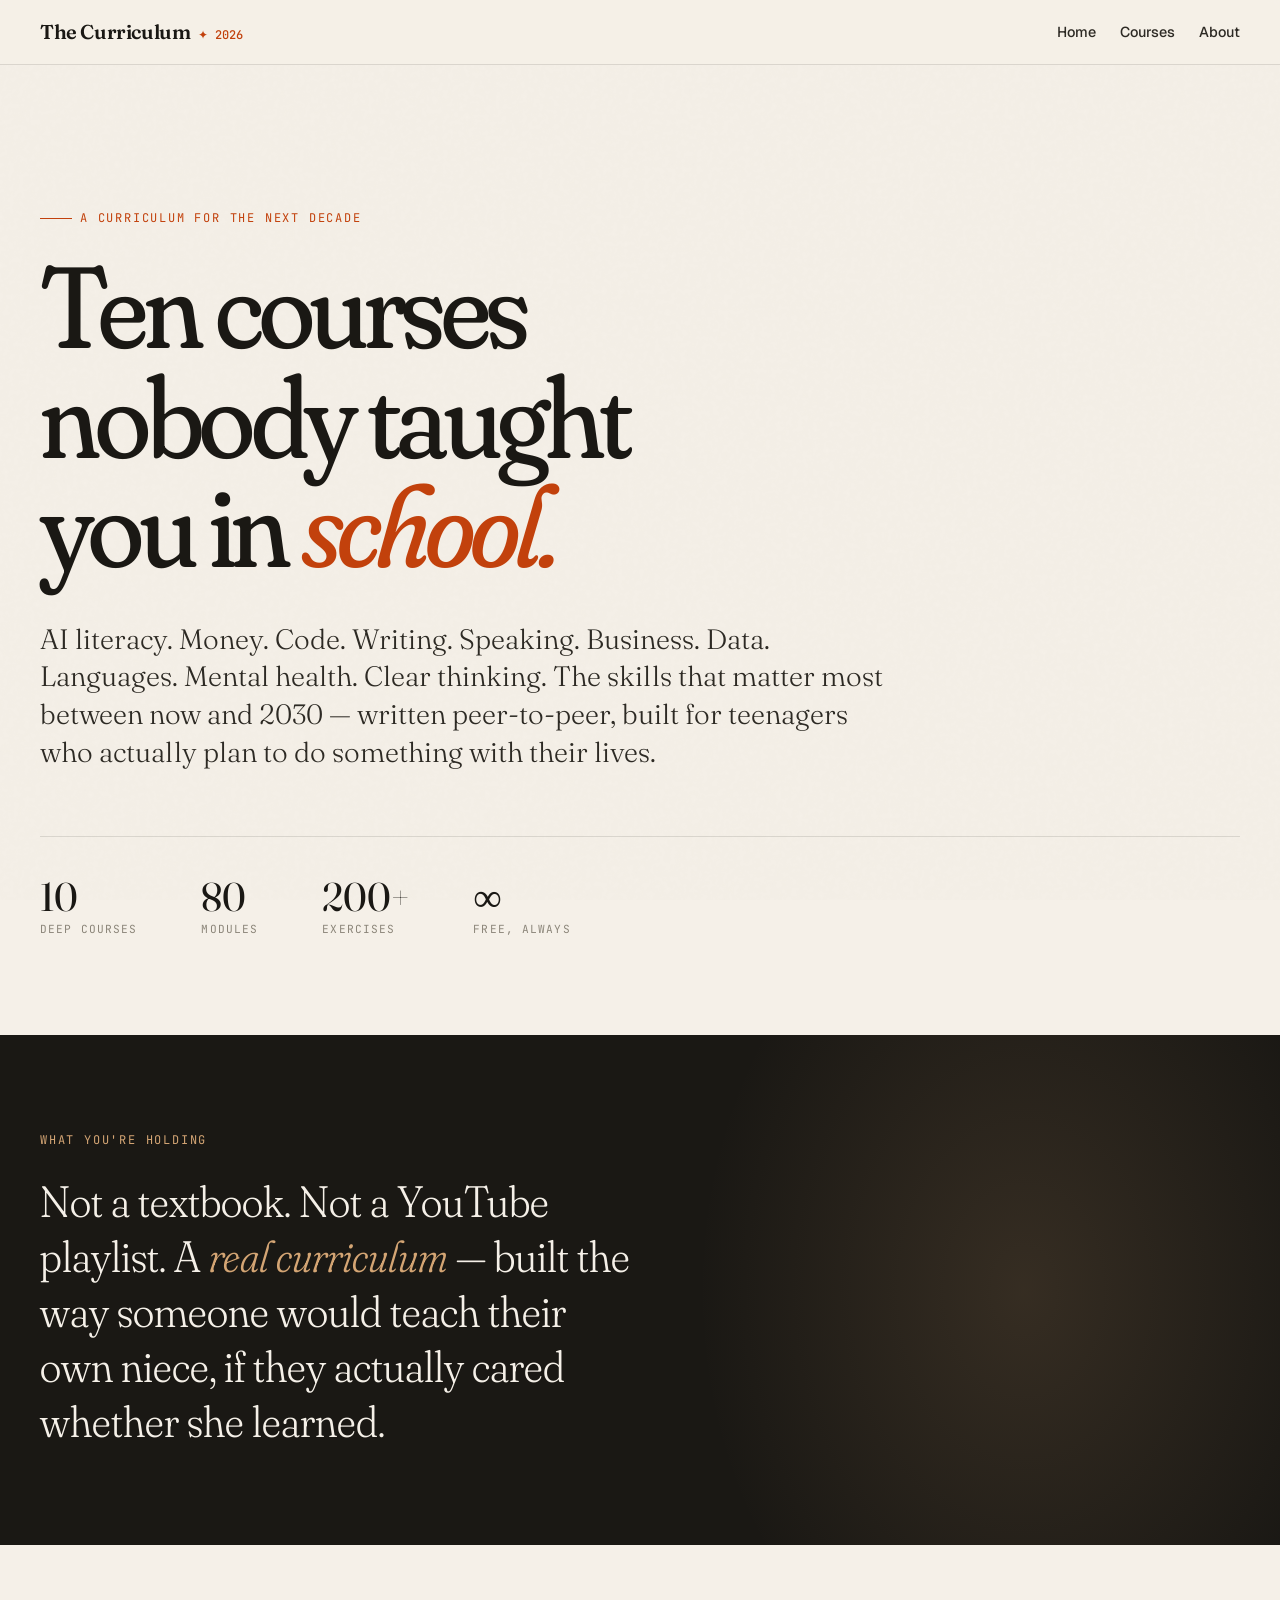
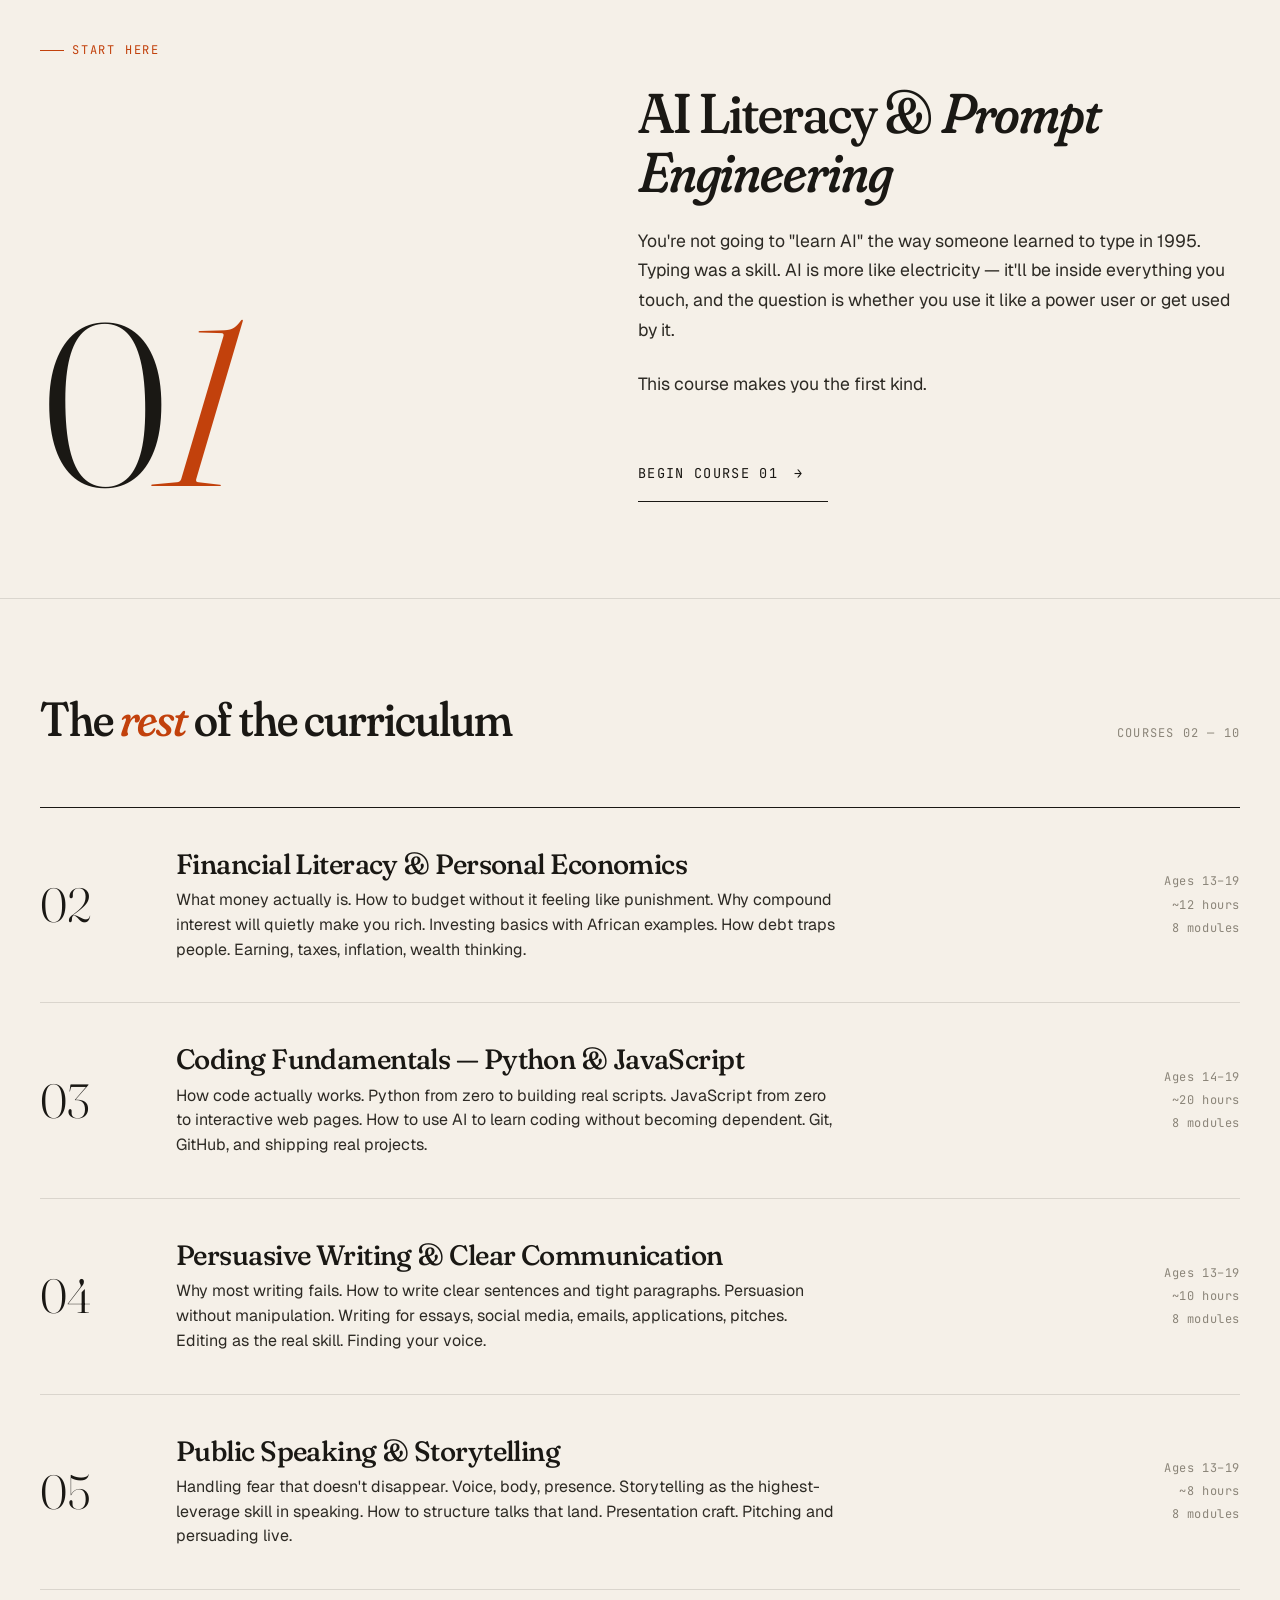
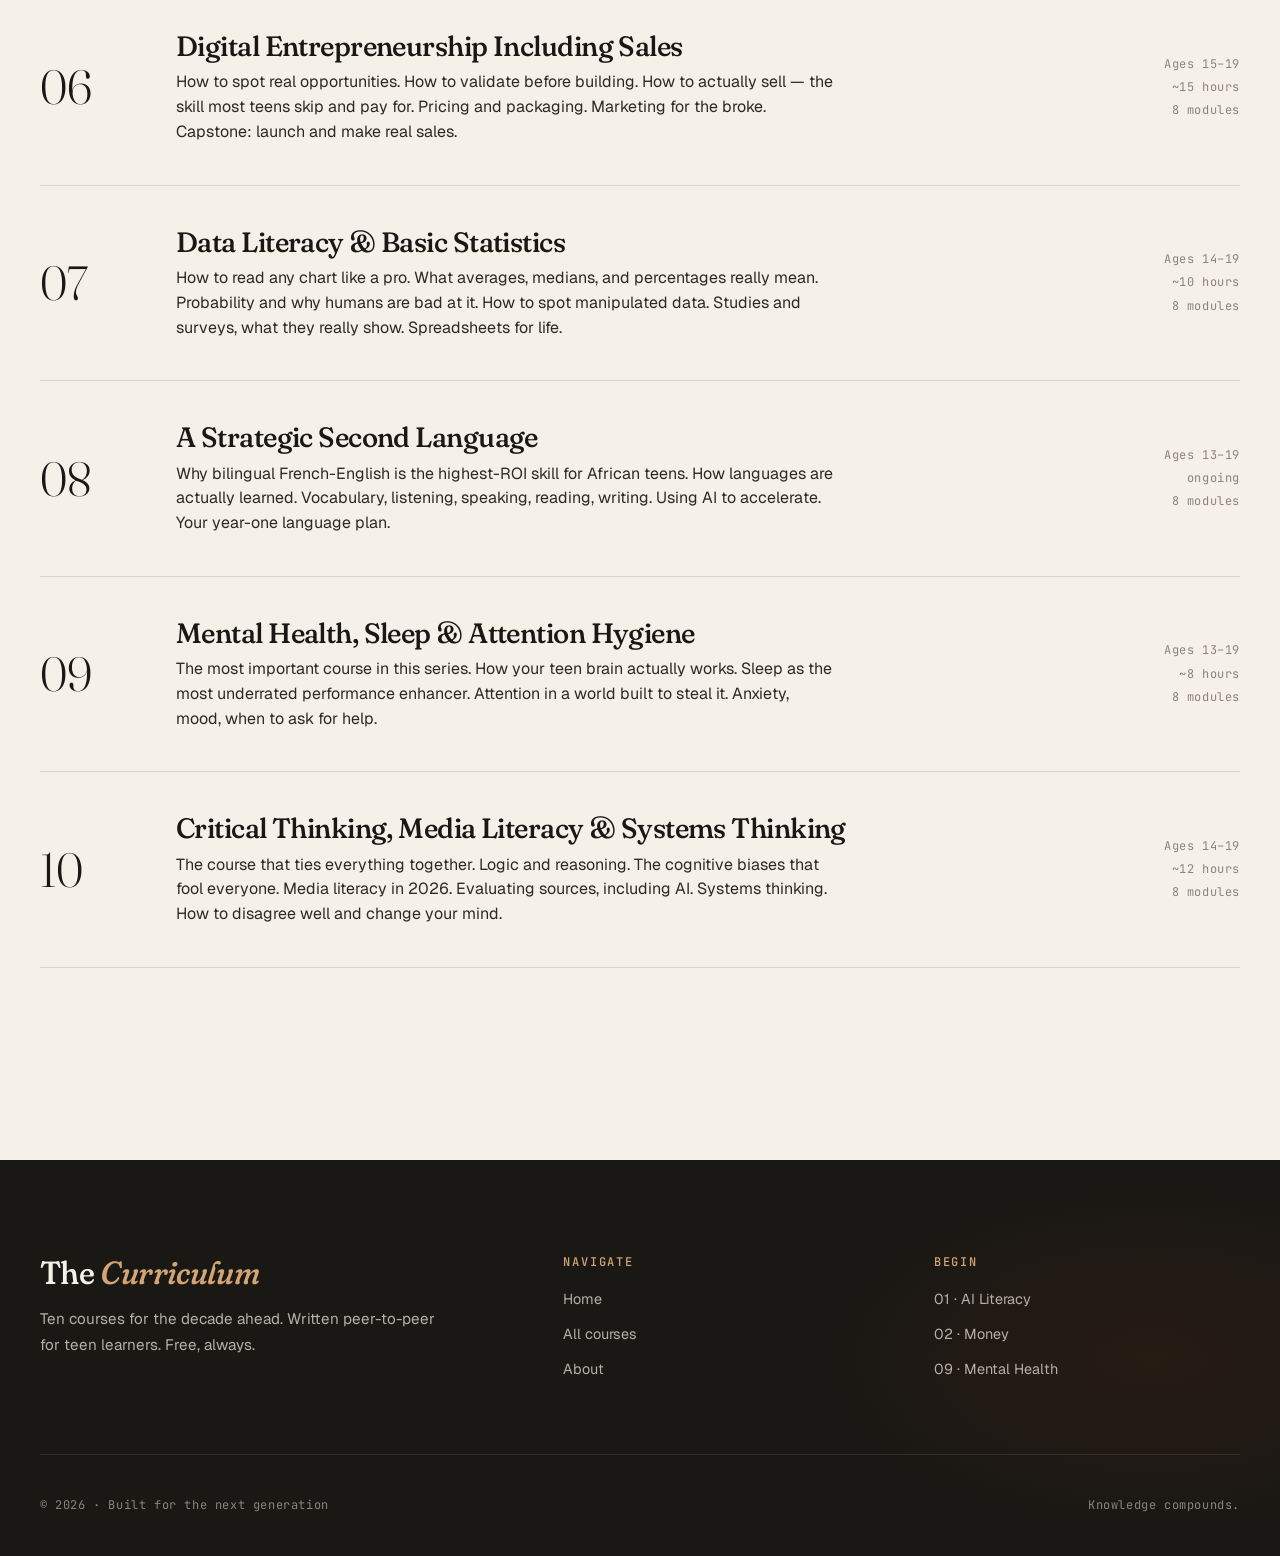
==== index.html @ 5193d643 "Add files via upload" ====
<!DOCTYPE html>
<html lang="en">
<head>
  <meta charset="UTF-8">
  <meta name="viewport" content="width=device-width, initial-scale=1.0">
  <title>The Curriculum — Ten courses for the next decade</title>
  <meta name="description" content="A self-paced curriculum of ten deep courses on AI, money, code, writing, speaking, business, data, language, mental health, and clear thinking. Built for teenagers, written peer-to-peer.">
  <meta property="og:title" content="The Curriculum">
  <meta property="og:description" content="Ten courses. One year. Built for the next decade.">
  <meta property="og:type" content="website">
  <link rel="stylesheet" href="style.css">
  <link rel="icon" href="data:image/svg+xml,<svg xmlns=%22http://www.w3.org/2000/svg%22 viewBox=%220 0 100 100%22><text y=%22.9em%22 font-size=%2290%22 font-family=%22serif%22>✦</text></svg>">
</head>
<body class="page-home">

  <!-- NAV -->
  <nav class="nav">
    <div class="nav-inner">
      <a href="index.html" class="nav-brand">
        The Curriculum
        <span class="nav-brand-mark">✦ 2026</span>
      </a>
      <button class="nav-toggle" aria-label="Toggle menu" aria-expanded="false">
        <svg width="24" height="24" viewBox="0 0 24 24" fill="none" stroke="currentColor" stroke-width="2">
          <line x1="3" y1="6" x2="21" y2="6"/>
          <line x1="3" y1="12" x2="21" y2="12"/>
          <line x1="3" y1="18" x2="21" y2="18"/>
        </svg>
      </button>
      <ul class="nav-links">
        <li><a href="index.html">Home</a></li>
        <li><a href="courses.html">Courses</a></li>
        <li><a href="about.html">About</a></li>
      </ul>
    </div>
  </nav>

  <!-- HERO -->
  <section class="hero">
    <div class="container">
      <div class="hero-eyebrow">A curriculum for the next decade</div>
      <h1 class="hero-title">Ten courses<br>nobody taught<br>you in <em>school.</em></h1>
      <p class="hero-lede">
        AI literacy. Money. Code. Writing. Speaking. Business. Data. Languages. Mental health. Clear thinking. The skills that matter most between now and 2030 — written peer-to-peer, built for teenagers who actually plan to do something with their lives.
      </p>
      <div class="hero-meta">
        <div class="hero-meta-item">
          <div class="hero-meta-num">10</div>
          <div class="hero-meta-label">Deep courses</div>
        </div>
        <div class="hero-meta-item">
          <div class="hero-meta-num">80</div>
          <div class="hero-meta-label">Modules</div>
        </div>
        <div class="hero-meta-item">
          <div class="hero-meta-num">200+</div>
          <div class="hero-meta-label">Exercises</div>
        </div>
        <div class="hero-meta-item">
          <div class="hero-meta-num">∞</div>
          <div class="hero-meta-label">Free, always</div>
        </div>
      </div>
    </div>
  </section>

  <!-- INTRO BAND -->
  <section class="intro-band">
    <div class="container">
      <div class="intro-band-content">
        <div class="intro-band-mark">What you're holding</div>
        <p class="intro-band-text">
          Not a textbook. Not a YouTube playlist. A <em>real curriculum</em> — built the way someone would teach their own niece, if they actually cared whether she learned.
        </p>
      </div>
    </div>
  </section>

  <!-- FEATURED COURSE -->
  <section class="featured">
    <div class="container">
      <div class="featured-label">Start here</div>
      <div class="featured-grid">
        <div class="featured-num reveal">0<em>1</em></div>
        <div class="featured-content reveal reveal-delay-1">
          <h2>AI Literacy &amp; <em>Prompt Engineering</em></h2>
          <p>You're not going to "learn AI" the way someone learned to type in 1995. Typing was a skill. AI is more like electricity — it'll be inside everything you touch, and the question is whether you use it like a power user or get used by it.</p>
          <p>This course makes you the first kind.</p>
          <a href="course.html?id=01" class="featured-cta">
            Begin Course 01
            <span class="featured-cta-arrow">→</span>
          </a>
        </div>
      </div>
    </div>
  </section>

  <!-- COURSE LIST -->
  <section class="courses-section">
    <div class="container">
      <div class="section-header">
        <h2 class="section-title">The <em>rest</em> of the curriculum</h2>
        <div class="section-meta">Courses 02 — 10</div>
      </div>
      <div class="course-list" data-courses="rest"></div>
    </div>
  </section>

  <!-- FOOTER -->
  <footer class="footer">
    <div class="container">
      <div class="footer-grid">
        <div class="footer-brand">
          <h3>The <em>Curriculum</em></h3>
          <p>Ten courses for the decade ahead. Written peer-to-peer for teen learners. Free, always.</p>
        </div>
        <div class="footer-col">
          <h4>Navigate</h4>
          <ul>
            <li><a href="index.html">Home</a></li>
            <li><a href="courses.html">All courses</a></li>
            <li><a href="about.html">About</a></li>
          </ul>
        </div>
        <div class="footer-col">
          <h4>Begin</h4>
          <ul>
            <li><a href="course.html?id=01">01 · AI Literacy</a></li>
            <li><a href="course.html?id=02">02 · Money</a></li>
            <li><a href="course.html?id=09">09 · Mental Health</a></li>
          </ul>
        </div>
      </div>
      <div class="footer-bottom">
        <p>© 2026 · Built for the next generation</p>
        <p>Knowledge compounds.</p>
      </div>
    </div>
  </footer>

  <script src="marked.min.js"></script>
  <script src="script.js"></script>
</body>
</html>
---- style.css ----
/* =========================================================
   THE CURRICULUM — Editorial magazine stylesheet
   Built for Frederic's nieces and nephews
   ========================================================= */

@import url('https://fonts.googleapis.com/css2?family=Fraunces:opsz,wght,SOFT,WONK@9..144,300..900,30..100,0..1&family=Geist:wght@100..900&family=JetBrains+Mono:wght@400;500;600&display=swap');

:root {
  /* Palette — warm, editorial, African-without-kitsch */
  --cream: #F5F0E8;
  --cream-deep: #EDE5D6;
  --ink: #1A1814;
  --ink-soft: #2D2A24;
  --terracotta: #C2410C;
  --terracotta-deep: #9A2D08;
  --forest: #1F3A2E;
  --forest-light: #2C5443;
  --gold: #D4A574;
  --gold-deep: #B8895A;
  --muted: #8B8579;
  --rule: rgba(26, 24, 20, 0.12);
  
  /* Typography */
  --display: 'Fraunces', Georgia, serif;
  --body: 'Geist', -apple-system, BlinkMacSystemFont, sans-serif;
  --mono: 'JetBrains Mono', 'SF Mono', monospace;
  
  /* Spacing scale */
  --space-xs: 0.5rem;
  --space-sm: 1rem;
  --space-md: 1.5rem;
  --space-lg: 2.5rem;
  --space-xl: 4rem;
  --space-2xl: 6rem;
  --space-3xl: 9rem;
  
  /* Containers */
  --container: 1280px;
  --container-narrow: 720px;
  --container-wide: 1440px;
}

/* Reset & base */
*, *::before, *::after { box-sizing: border-box; }
* { margin: 0; padding: 0; }

html {
  scroll-behavior: smooth;
  -webkit-font-smoothing: antialiased;
  -moz-osx-font-smoothing: grayscale;
  text-rendering: optimizeLegibility;
}

body {
  font-family: var(--body);
  font-weight: 400;
  background: var(--cream);
  color: var(--ink);
  line-height: 1.6;
  font-size: 17px;
  overflow-x: hidden;
  min-height: 100vh;
}

/* Subtle paper-grain texture overlay on the whole site */
body::before {
  content: '';
  position: fixed;
  inset: 0;
  pointer-events: none;
  z-index: 1;
  opacity: 0.4;
  background-image: url("data:image/svg+xml,%3Csvg viewBox='0 0 200 200' xmlns='http://www.w3.org/2000/svg'%3E%3Cfilter id='n'%3E%3CfeTurbulence type='fractalNoise' baseFrequency='0.85' numOctaves='2' stitchTiles='stitch'/%3E%3CfeColorMatrix values='0 0 0 0 0.1 0 0 0 0 0.1 0 0 0 0 0.08 0 0 0 0.05 0'/%3E%3C/filter%3E%3Crect width='100%25' height='100%25' filter='url(%23n)'/%3E%3C/svg%3E");
  mix-blend-mode: multiply;
}

/* Typography primitives */
h1, h2, h3, h4, h5, h6 {
  font-family: var(--display);
  font-weight: 500;
  line-height: 1.05;
  letter-spacing: -0.02em;
  color: var(--ink);
  font-variation-settings: "opsz" 96, "SOFT" 30, "WONK" 0;
}

p { line-height: 1.7; }
a { color: inherit; text-decoration: none; transition: color 0.2s; }

/* Layout */
.container {
  max-width: var(--container);
  margin: 0 auto;
  padding: 0 var(--space-lg);
  position: relative;
  z-index: 2;
}

.container-narrow {
  max-width: var(--container-narrow);
  margin: 0 auto;
  padding: 0 var(--space-lg);
  position: relative;
  z-index: 2;
}

.container-wide {
  max-width: var(--container-wide);
  margin: 0 auto;
  padding: 0 var(--space-lg);
  position: relative;
  z-index: 2;
}

/* =========================================================
   NAVIGATION
   ========================================================= */

.nav {
  position: sticky;
  top: 0;
  z-index: 100;
  background: rgba(245, 240, 232, 0.85);
  backdrop-filter: blur(20px) saturate(150%);
  -webkit-backdrop-filter: blur(20px) saturate(150%);
  border-bottom: 1px solid var(--rule);
}

.nav-inner {
  max-width: var(--container-wide);
  margin: 0 auto;
  padding: var(--space-sm) var(--space-lg);
  display: flex;
  align-items: center;
  justify-content: space-between;
  gap: var(--space-lg);
}

.nav-brand {
  font-family: var(--display);
  font-size: 1.25rem;
  font-weight: 600;
  letter-spacing: -0.02em;
  color: var(--ink);
  font-variation-settings: "opsz" 14;
  display: flex;
  align-items: baseline;
  gap: 0.5rem;
}

.nav-brand-mark {
  font-family: var(--mono);
  font-size: 0.75rem;
  color: var(--terracotta);
  font-weight: 500;
  letter-spacing: 0;
}

.nav-links {
  display: flex;
  gap: var(--space-md);
  align-items: center;
  list-style: none;
}

.nav-links a {
  font-size: 0.9rem;
  font-weight: 500;
  color: var(--ink-soft);
  position: relative;
  padding: 0.25rem 0;
  transition: color 0.2s;
}

.nav-links a::after {
  content: '';
  position: absolute;
  left: 0;
  right: 0;
  bottom: -2px;
  height: 1px;
  background: var(--terracotta);
  transform: scaleX(0);
  transform-origin: left;
  transition: transform 0.3s cubic-bezier(0.16, 1, 0.3, 1);
}

.nav-links a:hover {
  color: var(--terracotta);
}

.nav-links a:hover::after {
  transform: scaleX(1);
}

.nav-toggle {
  display: none;
  background: none;
  border: none;
  cursor: pointer;
  padding: var(--space-xs);
  color: var(--ink);
}

/* =========================================================
   HOME — HERO
   ========================================================= */

.hero {
  padding: var(--space-3xl) 0 var(--space-2xl);
  position: relative;
  overflow: hidden;
}

.hero-eyebrow {
  font-family: var(--mono);
  font-size: 0.75rem;
  text-transform: uppercase;
  letter-spacing: 0.15em;
  color: var(--terracotta);
  margin-bottom: var(--space-md);
  display: flex;
  align-items: center;
  gap: var(--space-xs);
  opacity: 0;
  animation: fadeUp 0.8s ease-out 0.1s forwards;
}

.hero-eyebrow::before {
  content: '';
  width: 32px;
  height: 1px;
  background: var(--terracotta);
}

.hero-title {
  font-size: clamp(3rem, 9vw, 8.5rem);
  line-height: 0.95;
  letter-spacing: -0.04em;
  font-weight: 400;
  font-variation-settings: "opsz" 144, "SOFT" 100, "WONK" 1;
  margin-bottom: var(--space-lg);
  opacity: 0;
  animation: fadeUp 1s ease-out 0.2s forwards;
}

.hero-title em {
  font-style: italic;
  color: var(--terracotta);
  font-variation-settings: "opsz" 144, "SOFT" 100, "WONK" 1;
}

.hero-lede {
  font-family: var(--display);
  font-size: clamp(1.25rem, 2.2vw, 1.75rem);
  font-weight: 300;
  line-height: 1.35;
  max-width: 50ch;
  color: var(--ink-soft);
  margin-bottom: var(--space-xl);
  opacity: 0;
  animation: fadeUp 1s ease-out 0.4s forwards;
  font-variation-settings: "opsz" 36;
}

.hero-meta {
  display: flex;
  gap: var(--space-xl);
  flex-wrap: wrap;
  padding-top: var(--space-lg);
  border-top: 1px solid var(--rule);
  opacity: 0;
  animation: fadeUp 1s ease-out 0.6s forwards;
}

.hero-meta-item {
  display: flex;
  flex-direction: column;
  gap: 0.25rem;
}

.hero-meta-num {
  font-family: var(--display);
  font-size: 2.5rem;
  font-weight: 400;
  color: var(--ink);
  line-height: 1;
  font-variation-settings: "opsz" 96, "WONK" 1;
}

.hero-meta-label {
  font-family: var(--mono);
  font-size: 0.7rem;
  text-transform: uppercase;
  letter-spacing: 0.1em;
  color: var(--muted);
}

/* =========================================================
   INTRO BAND (the editorial pull-quote band)
   ========================================================= */

.intro-band {
  background: var(--ink);
  color: var(--cream);
  padding: var(--space-2xl) 0;
  position: relative;
  overflow: hidden;
}

.intro-band::before {
  content: '';
  position: absolute;
  top: -50%;
  right: -10%;
  width: 60%;
  height: 200%;
  background: radial-gradient(ellipse at center, rgba(212, 165, 116, 0.15), transparent 60%);
  pointer-events: none;
}

.intro-band-content {
  position: relative;
  z-index: 2;
}

.intro-band-mark {
  font-family: var(--mono);
  font-size: 0.75rem;
  letter-spacing: 0.15em;
  text-transform: uppercase;
  color: var(--gold);
  margin-bottom: var(--space-md);
}

.intro-band-text {
  font-family: var(--display);
  font-size: clamp(1.5rem, 3.5vw, 2.75rem);
  line-height: 1.25;
  font-weight: 300;
  max-width: 24ch;
  font-variation-settings: "opsz" 96, "SOFT" 80;
}

.intro-band-text em {
  color: var(--gold);
  font-style: italic;
}

/* =========================================================
   FEATURED COURSE (editorial spotlight)
   ========================================================= */

.featured {
  padding: var(--space-2xl) 0;
}

.featured-label {
  font-family: var(--mono);
  font-size: 0.75rem;
  letter-spacing: 0.15em;
  text-transform: uppercase;
  color: var(--terracotta);
  margin-bottom: var(--space-md);
  display: flex;
  align-items: center;
  gap: var(--space-xs);
}

.featured-label::before {
  content: '';
  width: 24px;
  height: 1px;
  background: var(--terracotta);
}

.featured-grid {
  display: grid;
  grid-template-columns: 1fr 1.2fr;
  gap: var(--space-2xl);
  align-items: end;
}

.featured-num {
  font-family: var(--display);
  font-size: clamp(8rem, 18vw, 16rem);
  line-height: 0.85;
  font-weight: 300;
  font-variation-settings: "opsz" 144, "WONK" 1;
  color: var(--ink);
  letter-spacing: -0.06em;
}

.featured-num em {
  font-style: italic;
  color: var(--terracotta);
}

.featured-content h2 {
  font-size: clamp(2rem, 4.5vw, 3.5rem);
  margin-bottom: var(--space-md);
  line-height: 1.05;
  font-variation-settings: "opsz" 96, "SOFT" 80;
}

.featured-content h2 em {
  font-style: italic;
  font-variation-settings: "opsz" 96, "SOFT" 100, "WONK" 1;
}

.featured-content p {
  font-size: 1.1rem;
  color: var(--ink-soft);
  margin-bottom: var(--space-md);
  max-width: 50ch;
}

.featured-cta {
  display: inline-flex;
  align-items: center;
  gap: var(--space-sm);
  font-family: var(--mono);
  font-size: 0.85rem;
  letter-spacing: 0.1em;
  text-transform: uppercase;
  color: var(--ink);
  padding: var(--space-sm) var(--space-md) var(--space-sm) 0;
  border-bottom: 1px solid var(--ink);
  margin-top: var(--space-md);
  transition: all 0.3s cubic-bezier(0.16, 1, 0.3, 1);
}

.featured-cta-arrow {
  display: inline-block;
  transition: transform 0.3s cubic-bezier(0.16, 1, 0.3, 1);
}

.featured-cta:hover {
  color: var(--terracotta);
  border-bottom-color: var(--terracotta);
}

.featured-cta:hover .featured-cta-arrow {
  transform: translateX(6px);
}

/* =========================================================
   COURSE INDEX (the main list)
   ========================================================= */

.courses-section {
  padding: var(--space-2xl) 0;
  border-top: 1px solid var(--rule);
}

.section-header {
  display: flex;
  justify-content: space-between;
  align-items: flex-end;
  margin-bottom: var(--space-xl);
  flex-wrap: wrap;
  gap: var(--space-md);
}

.section-title {
  font-size: clamp(2rem, 4vw, 3rem);
  line-height: 1;
  font-variation-settings: "opsz" 96, "SOFT" 80, "WONK" 1;
}

.section-title em {
  font-style: italic;
  color: var(--terracotta);
}

.section-meta {
  font-family: var(--mono);
  font-size: 0.75rem;
  letter-spacing: 0.1em;
  text-transform: uppercase;
  color: var(--muted);
}

.course-list {
  list-style: none;
  border-top: 1px solid var(--ink);
}

.course-row {
  border-bottom: 1px solid var(--rule);
  display: block;
  padding: var(--space-lg) 0;
  display: grid;
  grid-template-columns: 6rem 1fr auto;
  gap: var(--space-lg);
  align-items: center;
  color: var(--ink);
  transition: background 0.3s, padding 0.3s;
  position: relative;
}

.course-row:hover {
  padding-left: var(--space-md);
  padding-right: var(--space-md);
}

.course-row::after {
  content: '';
  position: absolute;
  inset: 0;
  background: linear-gradient(90deg, var(--terracotta), transparent);
  opacity: 0;
  transition: opacity 0.4s;
  z-index: -1;
  border-radius: 4px;
}

.course-row:hover::after {
  opacity: 0.04;
}

.course-row-num {
  font-family: var(--display);
  font-size: 3rem;
  font-weight: 300;
  line-height: 1;
  color: var(--ink);
  font-variation-settings: "opsz" 96, "WONK" 1;
  transition: color 0.3s, transform 0.3s;
}

.course-row:hover .course-row-num {
  color: var(--terracotta);
  transform: translateX(-4px);
}

.course-row-body h3 {
  font-size: clamp(1.25rem, 2.2vw, 1.75rem);
  line-height: 1.15;
  margin-bottom: 0.5rem;
  font-variation-settings: "opsz" 36, "SOFT" 60;
}

.course-row:hover .course-row-body h3 {
  font-style: italic;
  font-variation-settings: "opsz" 36, "SOFT" 80, "WONK" 1;
}

.course-row-body p {
  color: var(--ink-soft);
  font-size: 1rem;
  max-width: 60ch;
  line-height: 1.55;
}

.course-row-meta {
  font-family: var(--mono);
  font-size: 0.75rem;
  letter-spacing: 0.05em;
  color: var(--muted);
  text-align: right;
  white-space: nowrap;
}

.course-row-meta-line {
  display: block;
}

.course-row-meta-line + .course-row-meta-line {
  margin-top: 0.25rem;
}

/* =========================================================
   COURSES INDEX PAGE
   ========================================================= */

.index-hero {
  padding: var(--space-2xl) 0 var(--space-xl);
}

.index-hero h1 {
  font-size: clamp(3rem, 8vw, 7rem);
  line-height: 0.95;
  letter-spacing: -0.04em;
  margin-bottom: var(--space-md);
  font-variation-settings: "opsz" 144, "SOFT" 80, "WONK" 1;
}

.index-hero h1 em {
  font-style: italic;
  color: var(--terracotta);
}

.index-hero p {
  font-family: var(--display);
  font-size: clamp(1.1rem, 1.8vw, 1.5rem);
  font-weight: 300;
  max-width: 55ch;
  color: var(--ink-soft);
  font-variation-settings: "opsz" 36;
}

/* Paths section — how to use the curriculum */
.paths {
  padding: var(--space-2xl) 0;
  background: var(--cream-deep);
  border-top: 1px solid var(--rule);
  border-bottom: 1px solid var(--rule);
}

.paths-grid {
  display: grid;
  grid-template-columns: repeat(auto-fit, minmax(280px, 1fr));
  gap: var(--space-lg);
  margin-top: var(--space-xl);
}

.path-card {
  padding: var(--space-lg);
  background: var(--cream);
  border: 1px solid var(--rule);
  transition: all 0.4s cubic-bezier(0.16, 1, 0.3, 1);
  position: relative;
  overflow: hidden;
}

.path-card:hover {
  transform: translateY(-4px);
  border-color: var(--terracotta);
  box-shadow: 0 24px 48px -16px rgba(26, 24, 20, 0.12);
}

.path-card-num {
  font-family: var(--mono);
  font-size: 0.75rem;
  color: var(--terracotta);
  letter-spacing: 0.15em;
  margin-bottom: var(--space-sm);
}

.path-card h3 {
  font-size: 1.5rem;
  margin-bottom: var(--space-sm);
  font-variation-settings: "opsz" 36, "SOFT" 80;
}

.path-card p {
  color: var(--ink-soft);
  font-size: 0.95rem;
  line-height: 1.6;
  margin-bottom: var(--space-sm);
}

.path-card-courses {
  font-family: var(--mono);
  font-size: 0.75rem;
  color: var(--muted);
  letter-spacing: 0.05em;
  padding-top: var(--space-sm);
  border-top: 1px solid var(--rule);
}

/* =========================================================
   COURSE PAGE (the actual readable course)
   ========================================================= */

.course-page {
  padding: var(--space-xl) 0 var(--space-2xl);
}

.course-breadcrumb {
  font-family: var(--mono);
  font-size: 0.8rem;
  letter-spacing: 0.05em;
  color: var(--muted);
  margin-bottom: var(--space-lg);
  display: flex;
  align-items: center;
  gap: var(--space-xs);
}

.course-breadcrumb a {
  color: var(--ink-soft);
  transition: color 0.2s;
}

.course-breadcrumb a:hover {
  color: var(--terracotta);
}

.course-breadcrumb-sep {
  color: var(--muted);
}

.course-hero {
  padding-bottom: var(--space-xl);
  border-bottom: 1px solid var(--rule);
  margin-bottom: var(--space-xl);
  display: grid;
  grid-template-columns: 1fr 2.5fr;
  gap: var(--space-xl);
  align-items: end;
}

.course-hero-num {
  font-family: var(--display);
  font-size: clamp(6rem, 14vw, 12rem);
  line-height: 0.85;
  font-weight: 300;
  color: var(--ink);
  font-variation-settings: "opsz" 144, "WONK" 1;
  letter-spacing: -0.06em;
}

.course-hero-num em {
  font-style: italic;
  color: var(--terracotta);
}

.course-hero-content h1 {
  font-size: clamp(2rem, 5vw, 4rem);
  line-height: 1;
  margin-bottom: var(--space-md);
  font-variation-settings: "opsz" 96, "SOFT" 80;
}

.course-hero-content h1 em {
  font-style: italic;
  font-variation-settings: "opsz" 96, "SOFT" 100, "WONK" 1;
}

.course-hero-meta {
  font-family: var(--mono);
  font-size: 0.8rem;
  color: var(--terracotta);
  letter-spacing: 0.1em;
  text-transform: uppercase;
}

/* Reading area + sidebar */
.course-body-wrap {
  display: grid;
  grid-template-columns: 240px 1fr;
  gap: var(--space-xl);
  align-items: start;
}

.course-toc {
  position: sticky;
  top: 96px;
  font-size: 0.85rem;
}

.course-toc-label {
  font-family: var(--mono);
  font-size: 0.7rem;
  letter-spacing: 0.15em;
  text-transform: uppercase;
  color: var(--muted);
  margin-bottom: var(--space-sm);
  padding-bottom: var(--space-xs);
  border-bottom: 1px solid var(--rule);
}

.course-toc ol {
  list-style: none;
  counter-reset: toc;
}

.course-toc li {
  counter-increment: toc;
  margin-bottom: 0.5rem;
  position: relative;
  padding-left: 1.75rem;
}

.course-toc li::before {
  content: counter(toc, decimal-leading-zero);
  position: absolute;
  left: 0;
  top: 0.1em;
  font-family: var(--mono);
  font-size: 0.65rem;
  color: var(--muted);
  letter-spacing: 0;
}

.course-toc a {
  color: var(--ink-soft);
  transition: color 0.2s;
  line-height: 1.4;
  display: inline-block;
}

.course-toc a:hover {
  color: var(--terracotta);
}

.course-toc a.active {
  color: var(--terracotta);
  font-weight: 500;
}

/* The actual course markdown content */
.course-content {
  max-width: 68ch;
  font-size: 1.05rem;
  line-height: 1.75;
}

.course-content > p:first-of-type {
  font-family: var(--display);
  font-size: 1.4rem;
  font-weight: 300;
  line-height: 1.45;
  color: var(--ink-soft);
  margin-bottom: var(--space-lg);
  font-variation-settings: "opsz" 36;
}

.course-content h1 { display: none; } /* the h1 is in the hero */

.course-content h2 {
  font-size: 2rem;
  margin-top: var(--space-2xl);
  margin-bottom: var(--space-md);
  line-height: 1.1;
  font-variation-settings: "opsz" 60, "SOFT" 80;
  padding-top: var(--space-lg);
  border-top: 1px solid var(--rule);
  scroll-margin-top: 96px;
}

.course-content h2:first-of-type {
  border-top: none;
  padding-top: 0;
}

.course-content h2 em {
  font-style: italic;
  color: var(--terracotta);
  font-variation-settings: "opsz" 60, "SOFT" 100, "WONK" 1;
}

.course-content h3 {
  font-size: 1.4rem;
  margin-top: var(--space-xl);
  margin-bottom: var(--space-sm);
  font-variation-settings: "opsz" 36, "SOFT" 60;
  color: var(--forest);
}

.course-content h4 {
  font-size: 1.1rem;
  margin-top: var(--space-lg);
  margin-bottom: var(--space-sm);
  font-family: var(--body);
  font-weight: 600;
  color: var(--ink);
  text-transform: none;
  letter-spacing: -0.01em;
}

.course-content p {
  margin-bottom: var(--space-md);
}

.course-content p + h3,
.course-content p + h4 {
  margin-top: var(--space-xl);
}

.course-content strong {
  font-weight: 600;
  color: var(--ink);
}

.course-content em {
  font-style: italic;
  color: var(--terracotta-deep);
}

.course-content ul,
.course-content ol {
  margin: var(--space-md) 0;
  padding-left: 1.75rem;
}

.course-content li {
  margin-bottom: 0.5rem;
  line-height: 1.7;
}

.course-content li::marker {
  color: var(--terracotta);
}

.course-content blockquote {
  border-left: 3px solid var(--terracotta);
  padding: var(--space-sm) 0 var(--space-sm) var(--space-md);
  margin: var(--space-lg) 0;
  font-family: var(--display);
  font-size: 1.15rem;
  font-style: italic;
  color: var(--ink-soft);
  font-variation-settings: "opsz" 36, "SOFT" 100;
  line-height: 1.5;
}

.course-content code {
  font-family: var(--mono);
  font-size: 0.88em;
  background: var(--cream-deep);
  padding: 0.15em 0.4em;
  border-radius: 3px;
  color: var(--terracotta-deep);
  border: 1px solid var(--rule);
}

.course-content pre {
  background: var(--ink);
  color: var(--cream);
  padding: var(--space-md);
  border-radius: 6px;
  overflow-x: auto;
  margin: var(--space-md) 0;
  font-size: 0.85rem;
  line-height: 1.5;
  border: 1px solid var(--ink-soft);
}

.course-content pre code {
  background: none;
  border: none;
  color: var(--cream);
  padding: 0;
  font-size: inherit;
}

.course-content hr {
  border: none;
  height: 1px;
  background: var(--rule);
  margin: var(--space-xl) 0;
}

.course-content a {
  color: var(--terracotta);
  border-bottom: 1px solid currentColor;
  transition: opacity 0.2s;
}

.course-content a:hover {
  opacity: 0.7;
}

/* Course navigation (prev/next) */
.course-nav {
  margin-top: var(--space-2xl);
  padding-top: var(--space-xl);
  border-top: 1px solid var(--rule);
  display: grid;
  grid-template-columns: 1fr 1fr;
  gap: var(--space-md);
}

.course-nav-link {
  padding: var(--space-md);
  border: 1px solid var(--rule);
  transition: all 0.3s cubic-bezier(0.16, 1, 0.3, 1);
  color: var(--ink);
}

.course-nav-link:hover {
  border-color: var(--terracotta);
  background: var(--cream-deep);
}

.course-nav-link.next {
  text-align: right;
}

.course-nav-label {
  font-family: var(--mono);
  font-size: 0.7rem;
  letter-spacing: 0.15em;
  text-transform: uppercase;
  color: var(--muted);
  margin-bottom: var(--space-xs);
}

.course-nav-title {
  font-family: var(--display);
  font-size: 1.15rem;
  font-variation-settings: "opsz" 24, "SOFT" 60;
}

.course-nav-link:hover .course-nav-title {
  color: var(--terracotta);
  font-style: italic;
  font-variation-settings: "opsz" 24, "SOFT" 80, "WONK" 1;
}

/* Loading state */
.loading {
  padding: var(--space-2xl) 0;
  text-align: center;
  font-family: var(--mono);
  font-size: 0.85rem;
  color: var(--muted);
  letter-spacing: 0.1em;
}

.loading::after {
  content: '...';
  display: inline-block;
  animation: dots 1.5s steps(4) infinite;
}

/* =========================================================
   ABOUT PAGE
   ========================================================= */

.about-hero {
  padding: var(--space-2xl) 0 var(--space-xl);
}

.about-content {
  max-width: 65ch;
  font-size: 1.1rem;
  line-height: 1.8;
}

.about-content p {
  margin-bottom: var(--space-md);
}

.about-content p:first-child {
  font-family: var(--display);
  font-size: 1.5rem;
  font-weight: 300;
  font-variation-settings: "opsz" 36;
  line-height: 1.4;
  color: var(--ink-soft);
}

.about-content h2 {
  font-size: 2rem;
  margin-top: var(--space-xl);
  margin-bottom: var(--space-md);
  font-variation-settings: "opsz" 60, "SOFT" 80;
}

.about-content h2 em {
  font-style: italic;
  color: var(--terracotta);
}

/* =========================================================
   FOOTER
   ========================================================= */

.footer {
  background: var(--ink);
  color: var(--cream);
  padding: var(--space-2xl) 0 var(--space-lg);
  margin-top: var(--space-2xl);
  position: relative;
  overflow: hidden;
}

.footer::before {
  content: '';
  position: absolute;
  top: 0;
  right: -20%;
  width: 60%;
  height: 100%;
  background: radial-gradient(ellipse at center, rgba(194, 65, 12, 0.08), transparent 60%);
  pointer-events: none;
}

.footer-grid {
  display: grid;
  grid-template-columns: 1.5fr 1fr 1fr;
  gap: var(--space-xl);
  margin-bottom: var(--space-xl);
  position: relative;
  z-index: 2;
}

.footer-brand h3 {
  font-size: 2rem;
  margin-bottom: var(--space-sm);
  color: var(--cream);
  font-variation-settings: "opsz" 60, "SOFT" 80, "WONK" 1;
}

.footer-brand h3 em {
  font-style: italic;
  color: var(--gold);
}

.footer-brand p {
  color: rgba(245, 240, 232, 0.7);
  max-width: 40ch;
  font-size: 0.95rem;
}

.footer-col h4 {
  font-family: var(--mono);
  font-size: 0.75rem;
  letter-spacing: 0.15em;
  text-transform: uppercase;
  color: var(--gold);
  margin-bottom: var(--space-sm);
  font-weight: 500;
}

.footer-col ul {
  list-style: none;
}

.footer-col li {
  margin-bottom: 0.5rem;
}

.footer-col a {
  color: rgba(245, 240, 232, 0.7);
  font-size: 0.9rem;
  transition: color 0.2s;
}

.footer-col a:hover {
  color: var(--gold);
}

.footer-bottom {
  padding-top: var(--space-lg);
  border-top: 1px solid rgba(245, 240, 232, 0.1);
  display: flex;
  justify-content: space-between;
  align-items: center;
  flex-wrap: wrap;
  gap: var(--space-sm);
  position: relative;
  z-index: 2;
}

.footer-bottom p {
  font-family: var(--mono);
  font-size: 0.75rem;
  color: rgba(245, 240, 232, 0.5);
  letter-spacing: 0.05em;
}

/* =========================================================
   ANIMATIONS
   ========================================================= */

@keyframes fadeUp {
  from {
    opacity: 0;
    transform: translateY(20px);
  }
  to {
    opacity: 1;
    transform: translateY(0);
  }
}

@keyframes dots {
  0%, 20% { content: ''; }
  40% { content: '.'; }
  60% { content: '..'; }
  80%, 100% { content: '...'; }
}

/* Scroll-revealed elements */
.reveal {
  opacity: 0;
  transform: translateY(30px);
  transition: opacity 0.8s cubic-bezier(0.16, 1, 0.3, 1), transform 0.8s cubic-bezier(0.16, 1, 0.3, 1);
}

.reveal.visible {
  opacity: 1;
  transform: translateY(0);
}

.reveal-delay-1 { transition-delay: 0.1s; }
.reveal-delay-2 { transition-delay: 0.2s; }
.reveal-delay-3 { transition-delay: 0.3s; }
.reveal-delay-4 { transition-delay: 0.4s; }

/* =========================================================
   RESPONSIVE
   ========================================================= */

@media (max-width: 900px) {
  .nav-links {
    display: none;
    position: absolute;
    top: 100%;
    left: 0;
    right: 0;
    background: var(--cream);
    flex-direction: column;
    padding: var(--space-md) var(--space-lg);
    border-bottom: 1px solid var(--rule);
    box-shadow: 0 12px 24px -8px rgba(26, 24, 20, 0.1);
  }
  
  .nav-links.open {
    display: flex;
  }
  
  .nav-toggle {
    display: block;
  }
  
  .featured-grid {
    grid-template-columns: 1fr;
    gap: var(--space-md);
  }
  
  .featured-num {
    font-size: clamp(5rem, 25vw, 10rem);
  }
  
  .course-row {
    grid-template-columns: 4rem 1fr;
    gap: var(--space-md);
  }
  
  .course-row-meta {
    grid-column: 1 / -1;
    text-align: left;
    padding-left: calc(4rem + var(--space-md));
    color: var(--muted);
  }
  
  .course-hero {
    grid-template-columns: 1fr;
    gap: var(--space-md);
  }
  
  .course-body-wrap {
    grid-template-columns: 1fr;
  }
  
  .course-toc {
    position: static;
    margin-bottom: var(--space-lg);
    padding: var(--space-md);
    background: var(--cream-deep);
    border: 1px solid var(--rule);
  }
  
  .footer-grid {
    grid-template-columns: 1fr;
    gap: var(--space-lg);
  }
  
  .hero-meta {
    gap: var(--space-md);
  }
  
  .hero-meta-num {
    font-size: 1.75rem;
  }
}

@media (max-width: 600px) {
  body { font-size: 16px; }
  
  .container,
  .container-narrow,
  .container-wide,
  .nav-inner {
    padding: 0 var(--space-md);
  }
  
  .hero { padding: var(--space-xl) 0; }
  
  .course-content {
    font-size: 1rem;
  }
  
  .course-nav {
    grid-template-columns: 1fr;
  }
}

/* Accessibility */
@media (prefers-reduced-motion: reduce) {
  *, *::before, *::after {
    animation-duration: 0.01ms !important;
    transition-duration: 0.01ms !important;
  }
  
  .reveal {
    opacity: 1;
    transform: none;
  }
}

/* Print */
@media print {
  .nav, .footer, .course-toc, .course-nav { display: none; }
  body { background: white; color: black; }
}
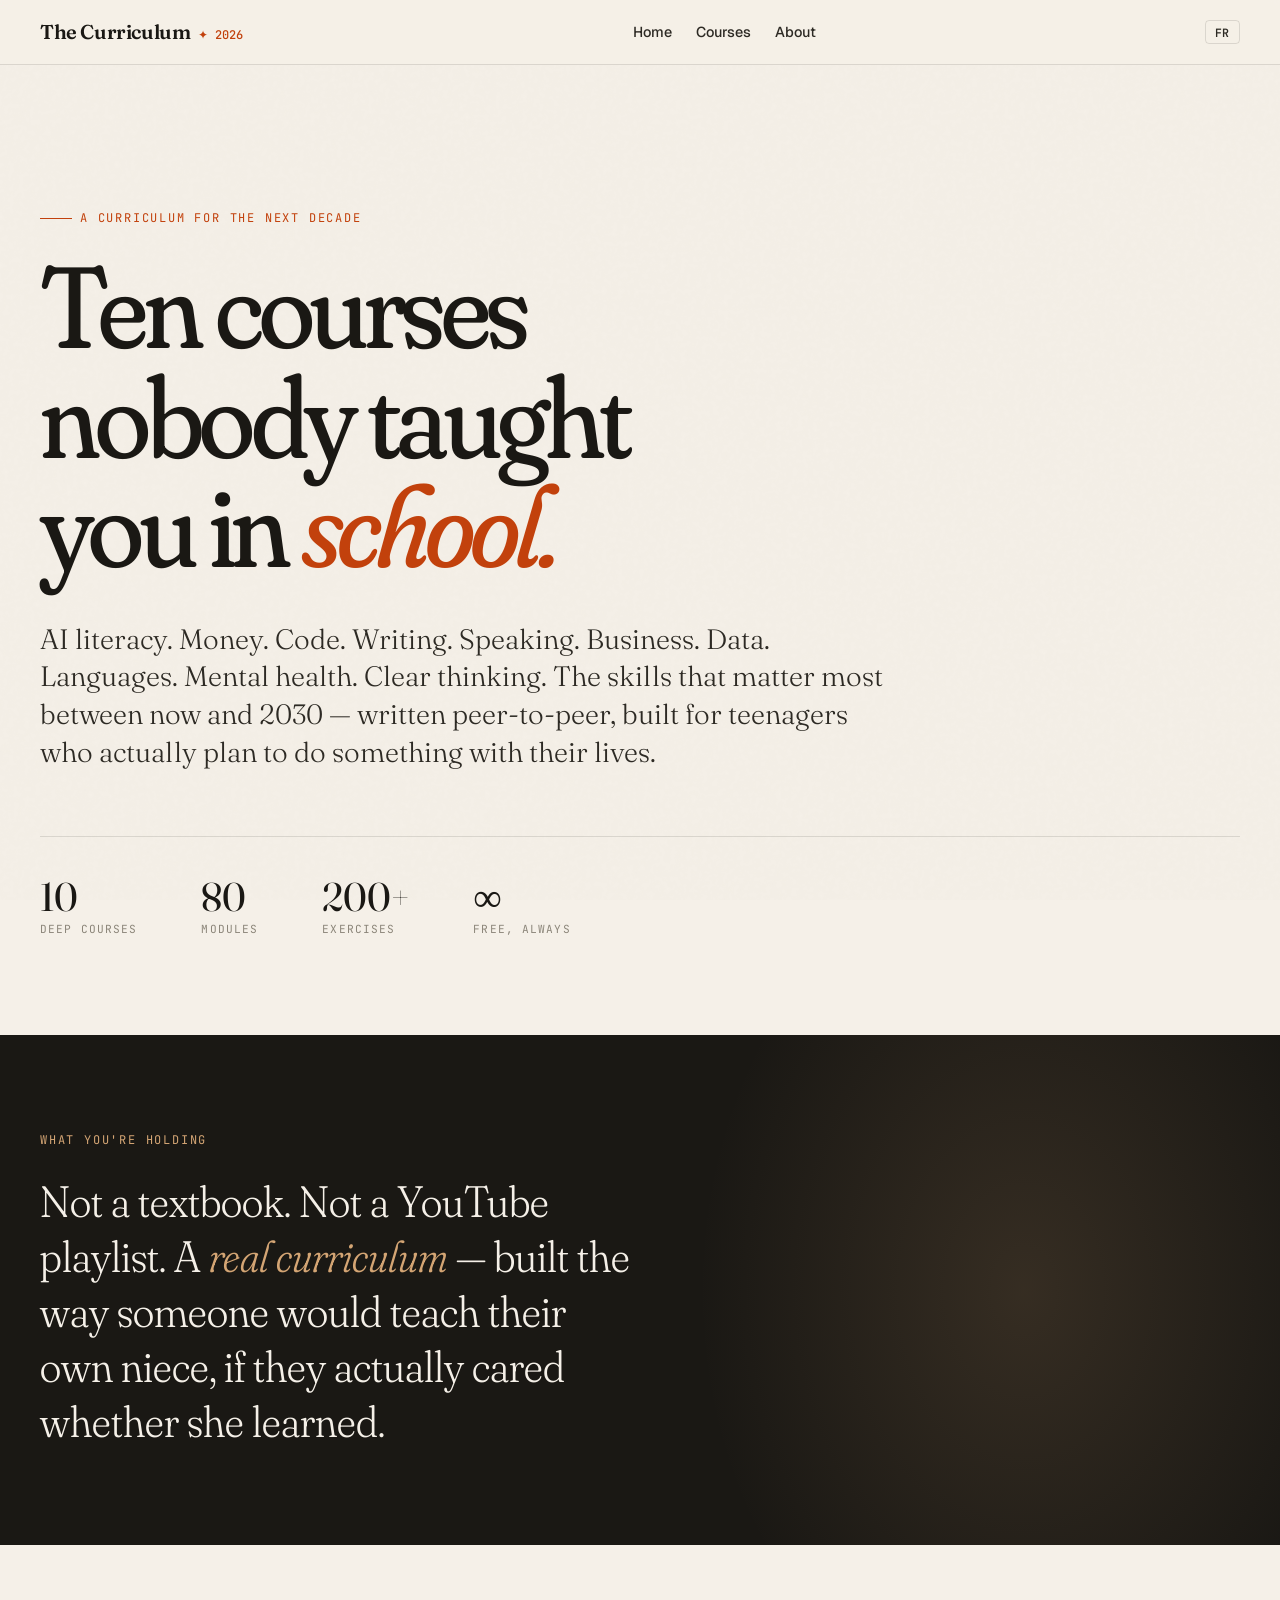
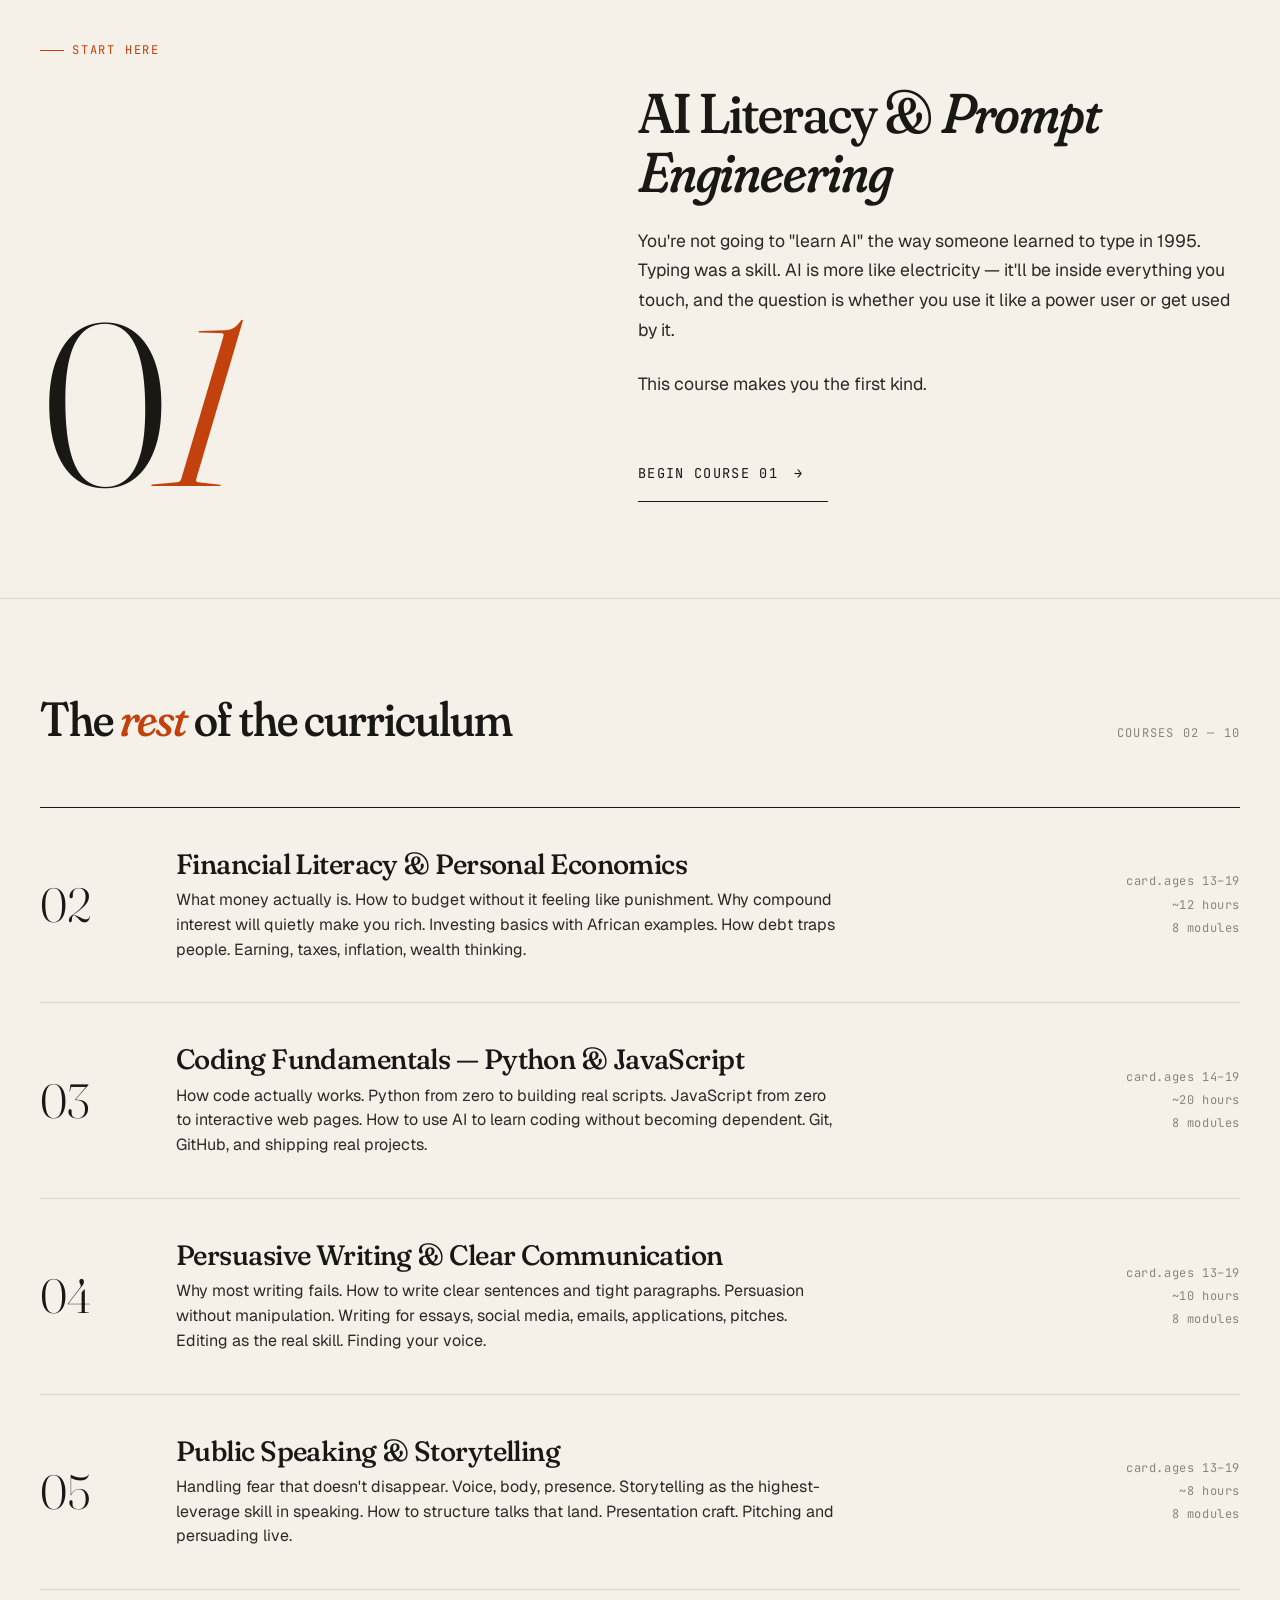
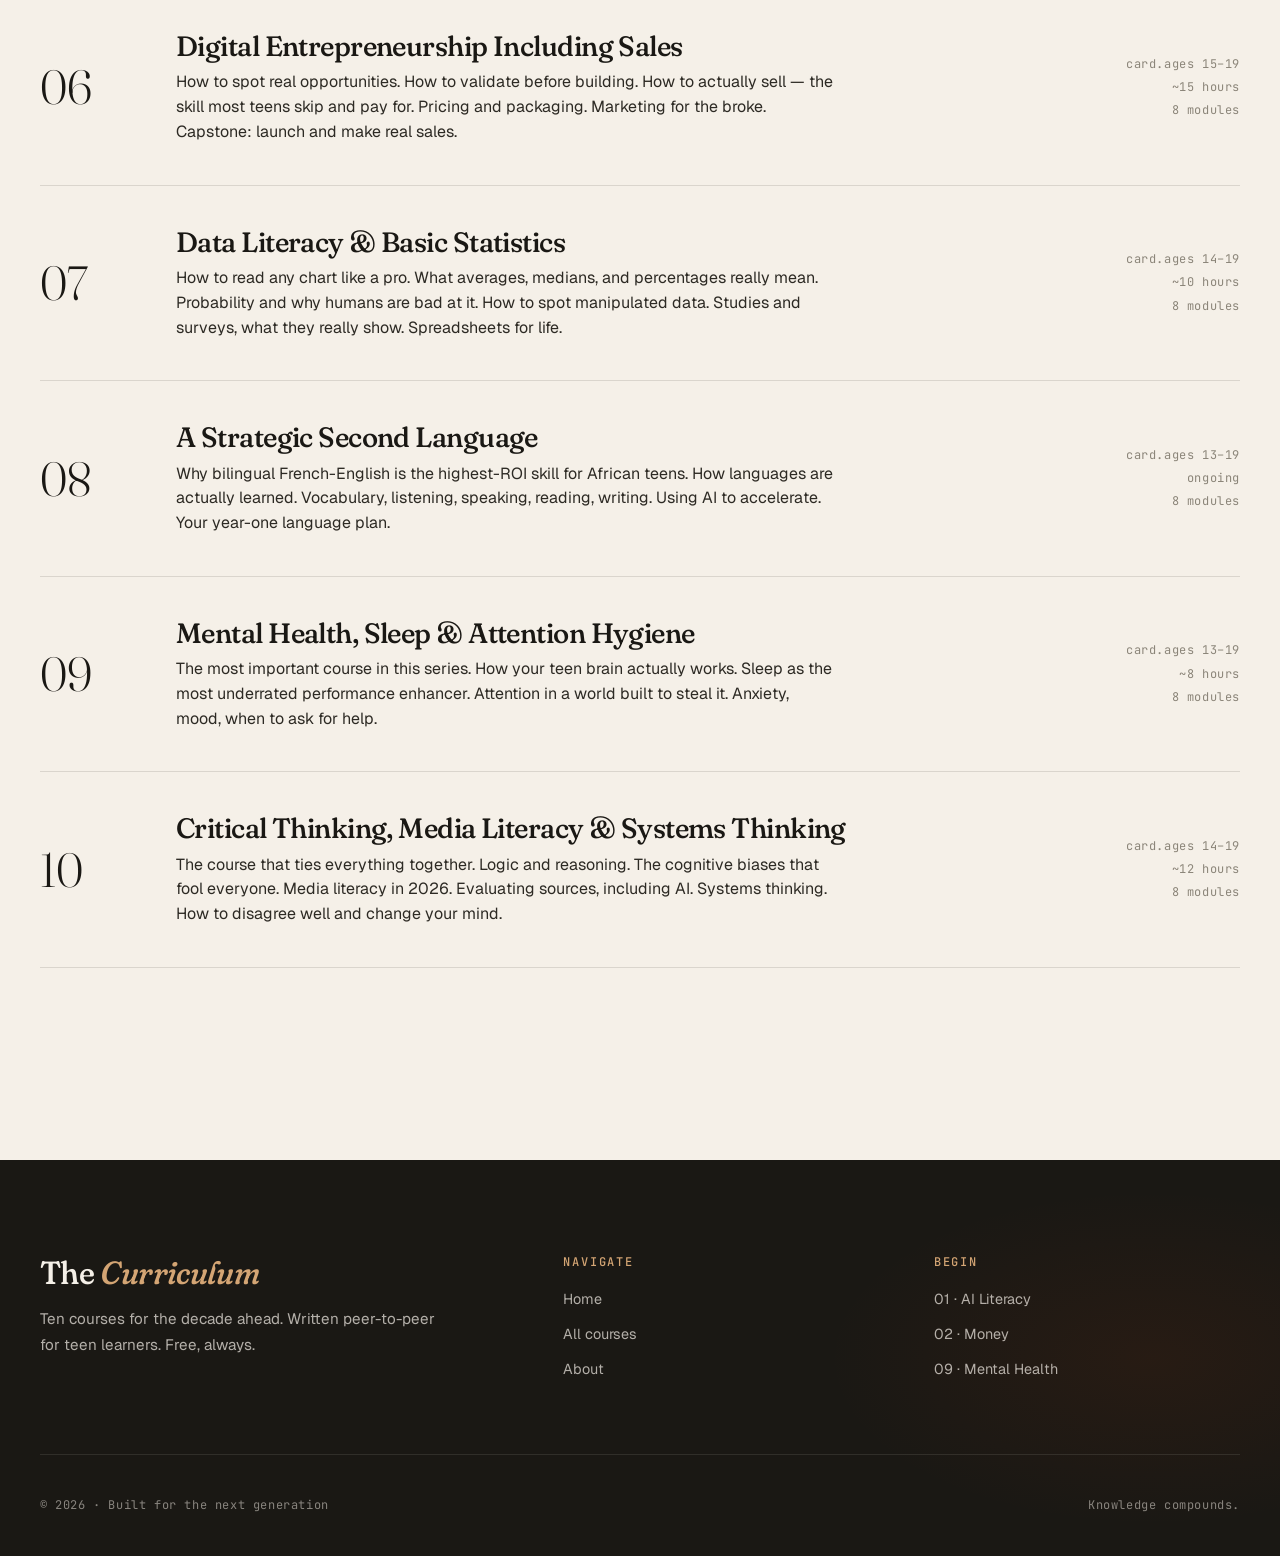
==== commit b197d1d4: "Add English/French language toggle across the entire site Adds a persistent EN/FR toggle button to t" ====
--- a/index.html
+++ b/index.html
@@ -28,37 +28,38 @@
         </svg>
       </button>
       <ul class="nav-links">
-        <li><a href="index.html">Home</a></li>
-        <li><a href="courses.html">Courses</a></li>
-        <li><a href="about.html">About</a></li>
+        <li><a href="index.html" data-i18n="nav.home">Home</a></li>
+        <li><a href="courses.html" data-i18n="nav.courses">Courses</a></li>
+        <li><a href="about.html" data-i18n="nav.about">About</a></li>
       </ul>
+      <button class="lang-toggle" id="lang-toggle" aria-label="Switch language">FR</button>
     </div>
   </nav>
 
   <!-- HERO -->
   <section class="hero">
     <div class="container">
-      <div class="hero-eyebrow">A curriculum for the next decade</div>
-      <h1 class="hero-title">Ten courses<br>nobody taught<br>you in <em>school.</em></h1>
-      <p class="hero-lede">
+      <div class="hero-eyebrow" data-i18n="home.eyebrow">A curriculum for the next decade</div>
+      <h1 class="hero-title" data-i18n="home.title">Ten courses<br>nobody taught<br>you in <em>school.</em></h1>
+      <p class="hero-lede" data-i18n="home.lede">
         AI literacy. Money. Code. Writing. Speaking. Business. Data. Languages. Mental health. Clear thinking. The skills that matter most between now and 2030 — written peer-to-peer, built for teenagers who actually plan to do something with their lives.
       </p>
       <div class="hero-meta">
         <div class="hero-meta-item">
           <div class="hero-meta-num">10</div>
-          <div class="hero-meta-label">Deep courses</div>
+          <div class="hero-meta-label" data-i18n="home.meta.courses">Deep courses</div>
         </div>
         <div class="hero-meta-item">
           <div class="hero-meta-num">80</div>
-          <div class="hero-meta-label">Modules</div>
+          <div class="hero-meta-label" data-i18n="home.meta.modules">Modules</div>
         </div>
         <div class="hero-meta-item">
           <div class="hero-meta-num">200+</div>
-          <div class="hero-meta-label">Exercises</div>
+          <div class="hero-meta-label" data-i18n="home.meta.exercises">Exercises</div>
         </div>
         <div class="hero-meta-item">
           <div class="hero-meta-num">∞</div>
-          <div class="hero-meta-label">Free, always</div>
+          <div class="hero-meta-label" data-i18n="home.meta.free">Free, always</div>
         </div>
       </div>
     </div>
@@ -68,8 +69,8 @@
   <section class="intro-band">
     <div class="container">
       <div class="intro-band-content">
-        <div class="intro-band-mark">What you're holding</div>
-        <p class="intro-band-text">
+        <div class="intro-band-mark" data-i18n="home.band.mark">What you're holding</div>
+        <p class="intro-band-text" data-i18n="home.band.text">
           Not a textbook. Not a YouTube playlist. A <em>real curriculum</em> — built the way someone would teach their own niece, if they actually cared whether she learned.
         </p>
       </div>
@@ -79,15 +80,15 @@
   <!-- FEATURED COURSE -->
   <section class="featured">
     <div class="container">
-      <div class="featured-label">Start here</div>
+      <div class="featured-label" data-i18n="home.featured.label">Start here</div>
       <div class="featured-grid">
         <div class="featured-num reveal">0<em>1</em></div>
         <div class="featured-content reveal reveal-delay-1">
           <h2>AI Literacy &amp; <em>Prompt Engineering</em></h2>
-          <p>You're not going to "learn AI" the way someone learned to type in 1995. Typing was a skill. AI is more like electricity — it'll be inside everything you touch, and the question is whether you use it like a power user or get used by it.</p>
-          <p>This course makes you the first kind.</p>
+          <p data-i18n="home.featured.p1">You're not going to "learn AI" the way someone learned to type in 1995. Typing was a skill. AI is more like electricity — it'll be inside everything you touch, and the question is whether you use it like a power user or get used by it.</p>
+          <p data-i18n="home.featured.p2">This course makes you the first kind.</p>
           <a href="course.html?id=01" class="featured-cta">
-            Begin Course 01
+            <span data-i18n="home.featured.cta">Begin Course 01</span>
             <span class="featured-cta-arrow">→</span>
           </a>
         </div>
@@ -99,8 +100,8 @@
   <section class="courses-section">
     <div class="container">
       <div class="section-header">
-        <h2 class="section-title">The <em>rest</em> of the curriculum</h2>
-        <div class="section-meta">Courses 02 — 10</div>
+        <h2 class="section-title" data-i18n="home.rest.title">The <em>rest</em> of the curriculum</h2>
+        <div class="section-meta" data-i18n="home.rest.meta">Courses 02 — 10</div>
       </div>
       <div class="course-list" data-courses="rest"></div>
     </div>
@@ -112,28 +113,28 @@
       <div class="footer-grid">
         <div class="footer-brand">
           <h3>The <em>Curriculum</em></h3>
-          <p>Ten courses for the decade ahead. Written peer-to-peer for teen learners. Free, always.</p>
+          <p data-i18n="footer.tagline">Ten courses for the decade ahead. Written peer-to-peer for teen learners. Free, always.</p>
         </div>
         <div class="footer-col">
-          <h4>Navigate</h4>
+          <h4 data-i18n="footer.navigate">Navigate</h4>
           <ul>
-            <li><a href="index.html">Home</a></li>
-            <li><a href="courses.html">All courses</a></li>
-            <li><a href="about.html">About</a></li>
+            <li><a href="index.html" data-i18n="footer.home">Home</a></li>
+            <li><a href="courses.html" data-i18n="footer.all-courses">All courses</a></li>
+            <li><a href="about.html" data-i18n="footer.about">About</a></li>
           </ul>
         </div>
         <div class="footer-col">
-          <h4>Begin</h4>
+          <h4 data-i18n="footer.begin">Begin</h4>
           <ul>
-            <li><a href="course.html?id=01">01 · AI Literacy</a></li>
-            <li><a href="course.html?id=02">02 · Money</a></li>
-            <li><a href="course.html?id=09">09 · Mental Health</a></li>
+            <li><a href="course.html?id=01" data-i18n="footer.ai">01 · AI Literacy</a></li>
+            <li><a href="course.html?id=02" data-i18n="footer.money">02 · Money</a></li>
+            <li><a href="course.html?id=09" data-i18n="footer.mental">09 · Mental Health</a></li>
           </ul>
         </div>
       </div>
       <div class="footer-bottom">
-        <p>© 2026 · Built for the next generation</p>
-        <p>Knowledge compounds.</p>
+        <p data-i18n="footer.copy">© 2026 · Built for the next generation</p>
+        <p data-i18n="footer.close">Knowledge compounds.</p>
       </div>
     </div>
   </footer>
--- a/style.css
+++ b/style.css
@@ -202,6 +202,26 @@
   color: var(--ink);
 }
 
+.lang-toggle {
+  background: none;
+  border: 1px solid var(--rule);
+  border-radius: 4px;
+  cursor: pointer;
+  padding: 0.2rem 0.55rem;
+  font-family: var(--mono);
+  font-size: 0.72rem;
+  font-weight: 600;
+  letter-spacing: 0.06em;
+  color: var(--ink-soft);
+  transition: border-color 0.2s, color 0.2s;
+  flex-shrink: 0;
+}
+
+.lang-toggle:hover {
+  border-color: var(--terracotta);
+  color: var(--terracotta);
+}
+
 /* =========================================================
    HOME — HERO
    ========================================================= */
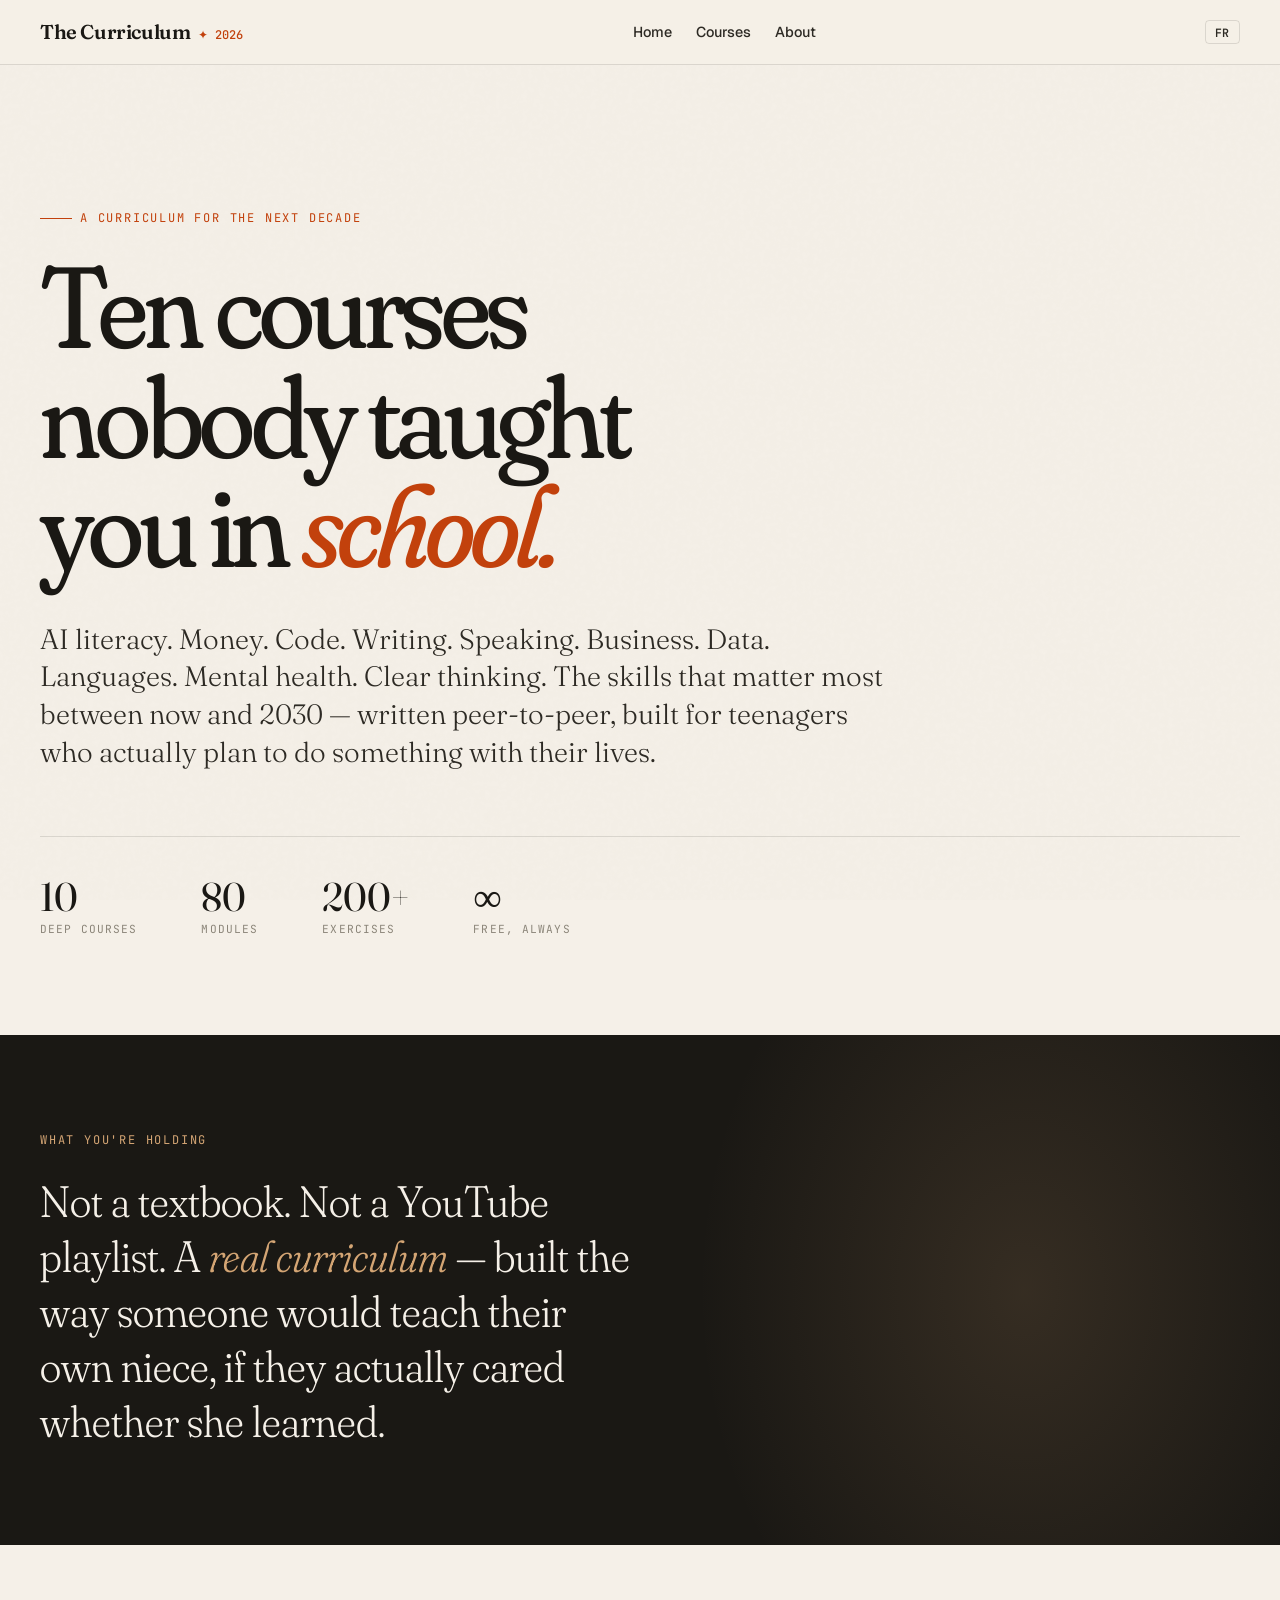
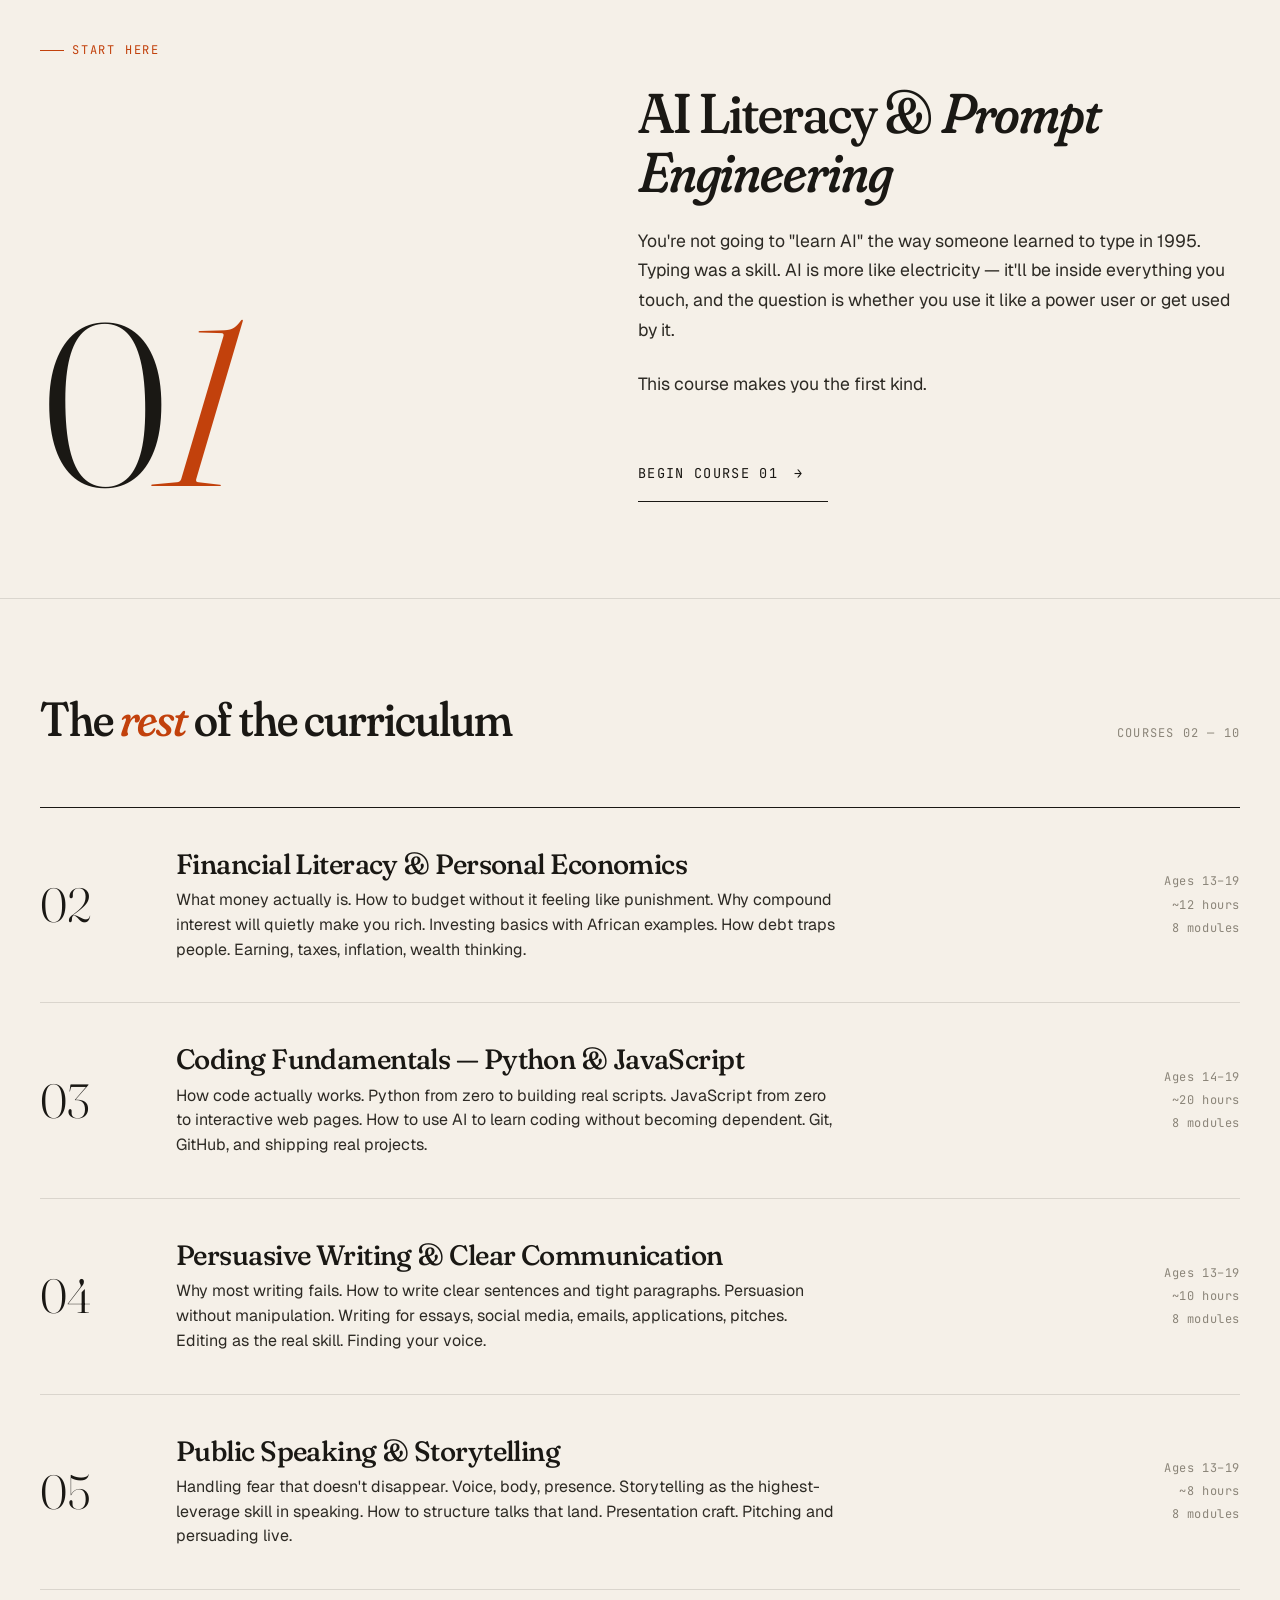
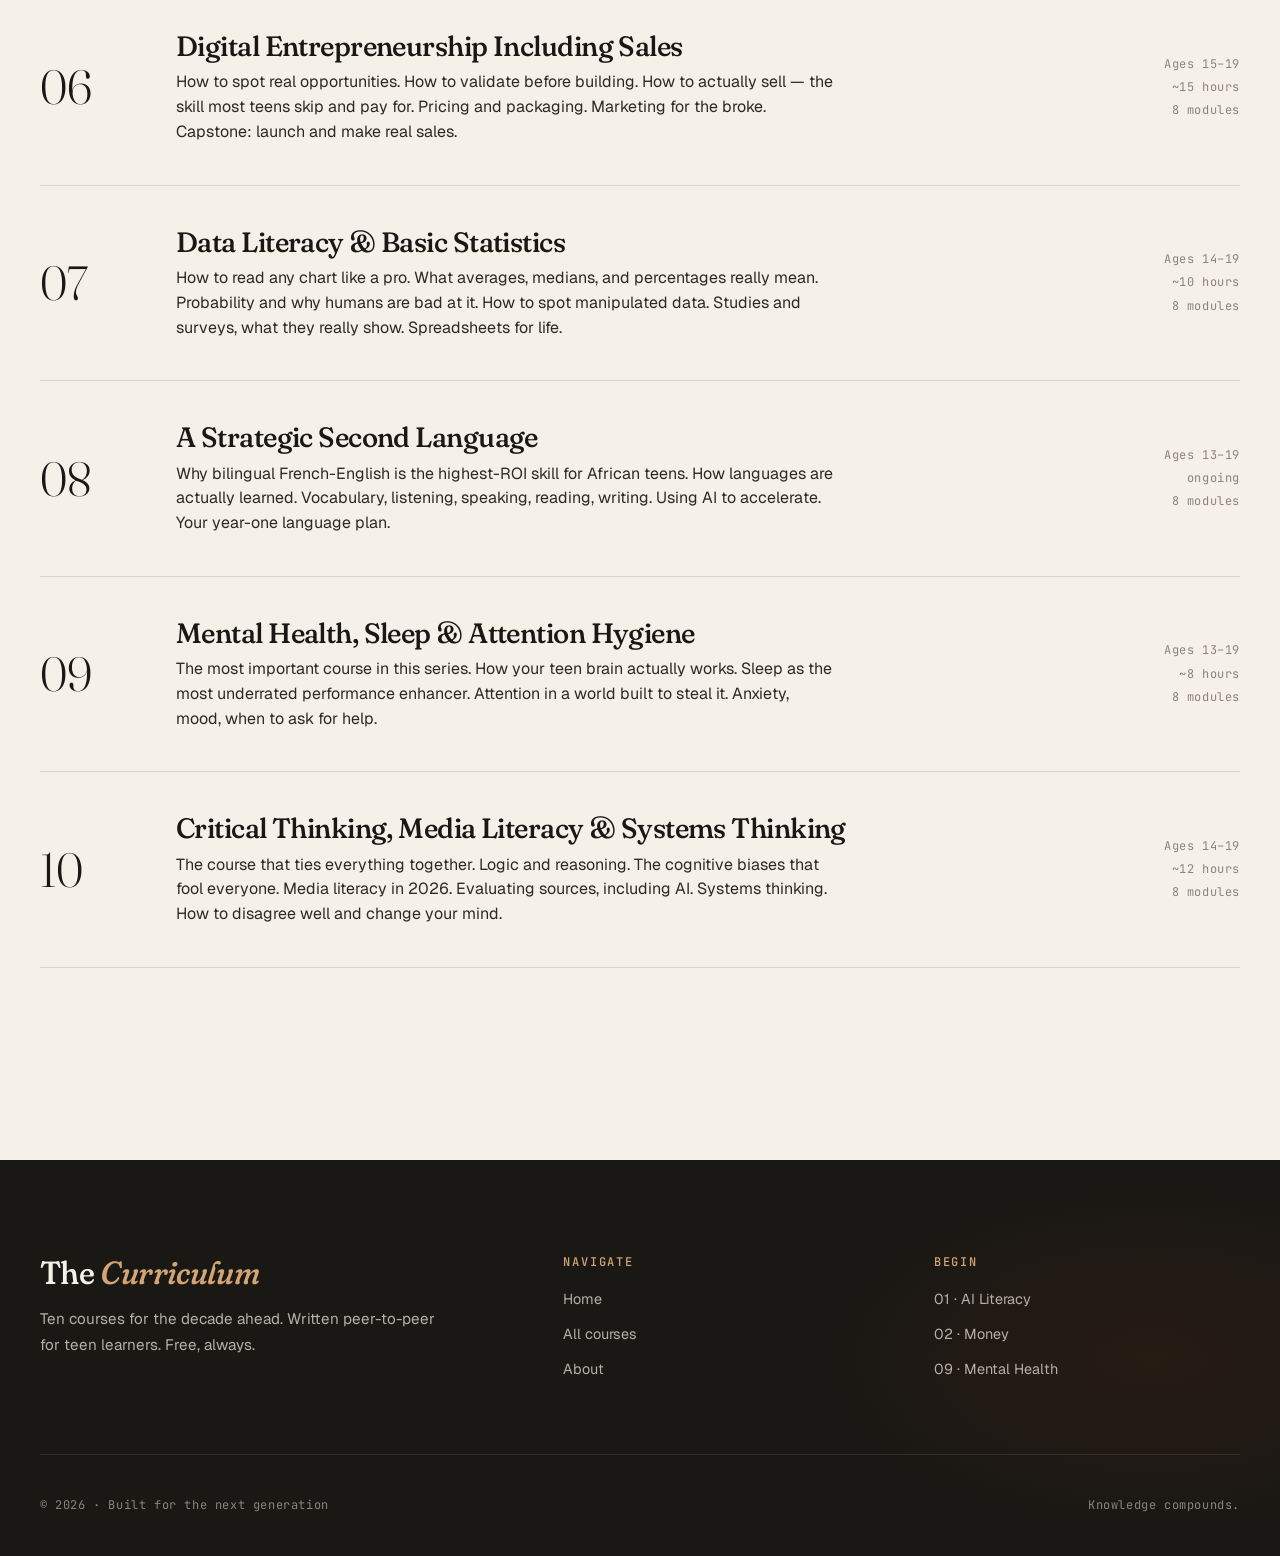
==== commit 20c8e20c: "Bust script.js browser cache with version query string script.js was cached for 24 hours per vercel." ====
--- a/index.html
+++ b/index.html
@@ -140,6 +140,6 @@
   </footer>
 
   <script src="marked.min.js"></script>
-  <script src="script.js"></script>
+  <script src="script.js?v=2"></script>
 </body>
 </html>
